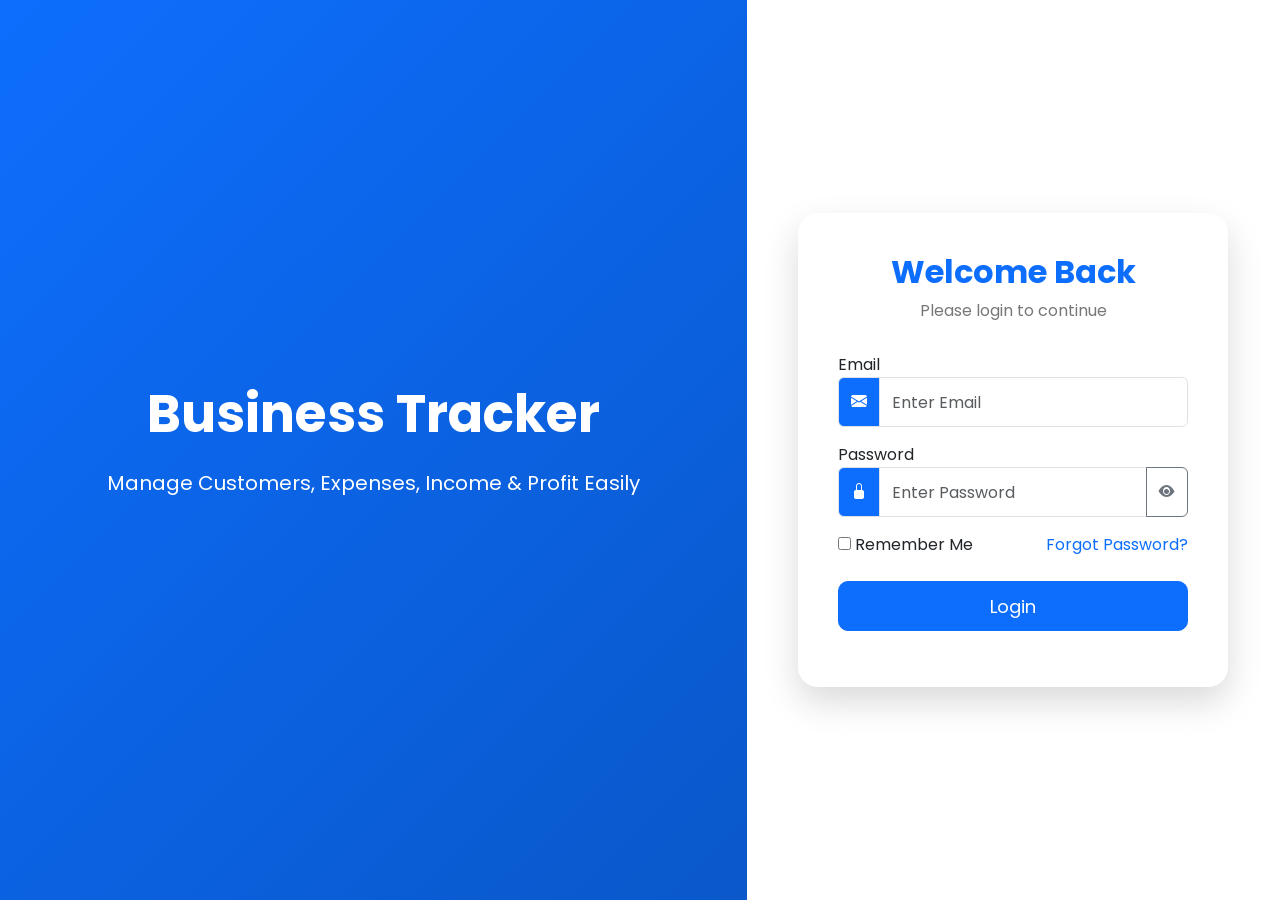
==== index.html @ b0433139 "Initial frontend commit" ====
<!DOCTYPE html>
<html lang="en">

<head>

    <meta charset="UTF-8">
    <meta name="viewport" content="width=device-width, initial-scale=1.0">

    <title>Business Tracker - Login</title>

    <!-- Google Font -->
    <link href="https://fonts.googleapis.com/css2?family=Poppins:wght@300;400;500;600;700&display=swap" rel="stylesheet">

    <!-- Bootstrap CSS -->
    <link href="https://cdn.jsdelivr.net/npm/bootstrap@5.3.7/dist/css/bootstrap.min.css" rel="stylesheet">

    <!-- Bootstrap Icons -->
    <link href="https://cdn.jsdelivr.net/npm/bootstrap-icons@1.13.1/font/bootstrap-icons.css" rel="stylesheet">

    <!-- Custom CSS -->
    <link rel="stylesheet" href="css/login.css">

</head>

<body>

    <div class="container-fluid">

        <div class="row vh-100">

            <!-- Left Side -->

            <div class="col-lg-7 left-side d-none d-lg-flex">

                <div class="overlay">

                    <h1>Business Tracker</h1>

                    <p>

                        Manage Customers, Expenses, Income & Profit Easily

                    </p>

                </div>

            </div>

            <!-- Right Side -->

            <div class="col-lg-5 col-md-12 right-side">

                <div class="login-card">

                    <div class="text-center">

                        <h2>Welcome Back</h2>

                        <p>Please login to continue</p>

                    </div>

                    <form id="loginForm">

                        <div class="mb-3">

                            <label>Email</label>

                            <div class="input-group">

                                <span class="input-group-text">

<i class="bi bi-envelope-fill"></i>

</span>

                                <input type="email" class="form-control" id="email" placeholder="Enter Email" required>

                            </div>

                        </div>

                        <div class="mb-3">

                            <label>Password</label>

                            <div class="input-group">

                                <span class="input-group-text">

<i class="bi bi-lock-fill"></i>

</span>

                                <input type="password" class="form-control" id="password" placeholder="Enter Password" required>

                                <button class="btn btn-outline-secondary" type="button" id="togglePassword">

<i class="bi bi-eye-fill"></i>

</button>

                            </div>

                        </div>

                        <div class="d-flex justify-content-between mb-4">

                            <div>

                                <input type="checkbox" id="remember">

                                <label for="remember">

Remember Me

</label>

                            </div>

                            <a href="#">

Forgot Password?

</a>

                        </div>

                        <button class="btn btn-primary w-100" type="submit">

Login

</button>

                    </form>

                    <div id="message" class="mt-3 text-center">

                    </div>

                </div>

            </div>

        </div>

    </div>
    <div class="toast-container">

        <div id="appToast" class="toast align-items-center text-bg-success border-0">

            <div class="d-flex">

                <div class="toast-body" id="toastMessage">

                    Success

                </div>

                <button type="button" class="btn-close btn-close-white me-2 m-auto" data-bs-dismiss="toast">
            </button>

            </div>

        </div>

    </div>
    <script src="js/config.js"></script>
    <script src="js/login.js"></script>
    <script src="js/common.js"></script>
    <script src="https://cdn.jsdelivr.net/npm/bootstrap@5.3.7/dist/js/bootstrap.bundle.min.js"></script>

</body>

</html>
---- css/login.css ----
/* Google Font */

* {
    margin: 0;
    padding: 0;
    box-sizing: border-box;
    font-family: 'Poppins', sans-serif;
}

body {
    background: #f4f7fc;
}


/* Left Side */

.left-side {
    background: linear-gradient(135deg, #0d6efd, #0a58ca);
    color: white;
    display: flex;
    justify-content: center;
    align-items: center;
    text-align: center;
    position: relative;
}

.overlay {
    width: 80%;
}

.overlay h1 {
    font-size: 52px;
    font-weight: 700;
    margin-bottom: 20px;
}

.overlay p {
    font-size: 20px;
    line-height: 35px;
}


/* Right Side */

.right-side {
    display: flex;
    justify-content: center;
    align-items: center;
    background: white;
}


/* Login Card */

.login-card {
    width: 430px;
    background: white;
    padding: 40px;
    border-radius: 20px;
    box-shadow: 0 15px 35px rgba(0, 0, 0, .15);
}

.login-card h2 {
    font-weight: 700;
    color: #0d6efd;
}

.login-card p {
    color: #777;
    margin-bottom: 30px;
}

.form-control {
    height: 50px;
}

.input-group-text {
    background: #0d6efd;
    color: white;
}

.btn-primary {
    height: 50px;
    font-size: 18px;
    border-radius: 10px;
}

.btn-primary:hover {
    background: #084298;
}

a {
    text-decoration: none;
}

#message {
    font-weight: 600;
}


/* Responsive */

@media(max-width:992px) {
    .left-side {
        display: none;
    }
    .login-card {
        width: 90%;
    }
}
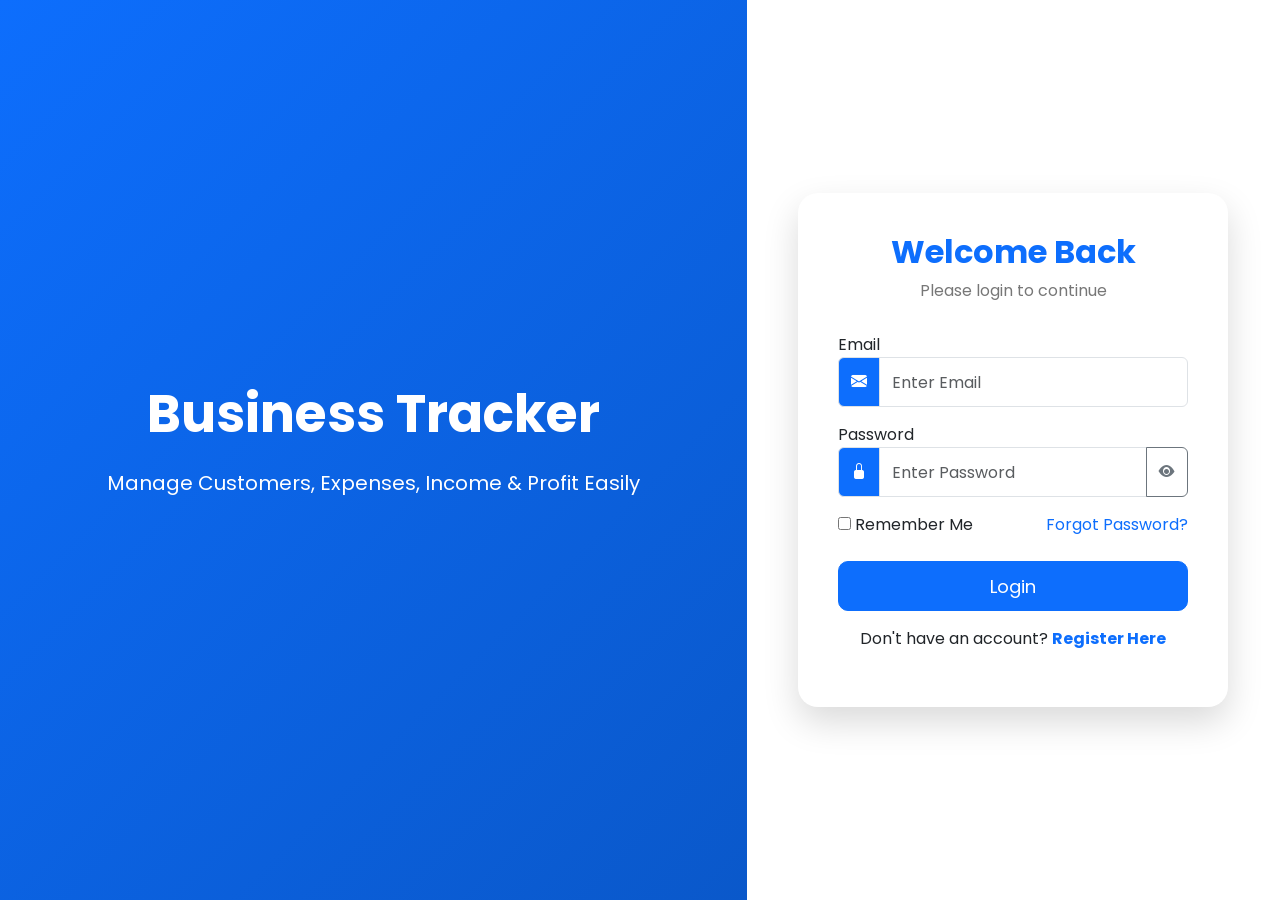
==== commit 2a4fe68b: "add register page" ====
--- a/index.html
+++ b/index.html
@@ -37,9 +37,7 @@
                     <h1>Business Tracker</h1>
 
                     <p>
-
                         Manage Customers, Expenses, Income & Profit Easily
-
                     </p>
 
                 </div>
@@ -62,6 +60,8 @@
 
                     <form id="loginForm">
 
+                        <!-- Email -->
+
                         <div class="mb-3">
 
                             <label>Email</label>
@@ -69,10 +69,8 @@
                             <div class="input-group">
 
                                 <span class="input-group-text">
-
-<i class="bi bi-envelope-fill"></i>
-
-</span>
+                                    <i class="bi bi-envelope-fill"></i>
+                                </span>
 
                                 <input type="email" class="form-control" id="email" placeholder="Enter Email" required>
 
@@ -80,6 +78,8 @@
 
                         </div>
 
+                        <!-- Password -->
+
                         <div class="mb-3">
 
                             <label>Password</label>
@@ -87,23 +87,23 @@
                             <div class="input-group">
 
                                 <span class="input-group-text">
-
-<i class="bi bi-lock-fill"></i>
-
-</span>
+                                    <i class="bi bi-lock-fill"></i>
+                                </span>
 
                                 <input type="password" class="form-control" id="password" placeholder="Enter Password" required>
 
                                 <button class="btn btn-outline-secondary" type="button" id="togglePassword">
 
-<i class="bi bi-eye-fill"></i>
-
-</button>
+                                    <i class="bi bi-eye-fill"></i>
+
+                                </button>
 
                             </div>
 
                         </div>
 
+                        <!-- Remember -->
+
                         <div class="d-flex justify-content-between mb-4">
 
                             <div>
@@ -112,31 +112,45 @@
 
                                 <label for="remember">
 
-Remember Me
-
-</label>
+                                    Remember Me
+
+                                </label>
 
                             </div>
 
-                            <a href="#">
-
-Forgot Password?
-
-</a>
-
-                        </div>
+                            <a href="#" data-bs-toggle="modal" data-bs-target="#forgotPasswordModal">
+
+                                Forgot Password?
+
+                            </a>
+
+                        </div>
+
+                        <!-- Login Button -->
 
                         <button class="btn btn-primary w-100" type="submit">
 
-Login
-
-</button>
+                            Login
+
+                        </button>
+
+                        <!-- Register Link -->
+
+                        <div class="text-center mt-3">
+
+                            <span>Don't have an account? </span>
+
+                            <a href="register.html" class="fw-bold text-primary text-decoration-none">
+
+                                Register Here
+
+                            </a>
+
+                        </div>
 
                     </form>
 
-                    <div id="message" class="mt-3 text-center">
-
-                    </div>
+                    <div id="message" class="mt-3 text-center"></div>
 
                 </div>
 
@@ -145,6 +159,9 @@
         </div>
 
     </div>
+
+    <!-- Toast -->
+
     <div class="toast-container">
 
         <div id="appToast" class="toast align-items-center text-bg-success border-0">
@@ -158,17 +175,98 @@
                 </div>
 
                 <button type="button" class="btn-close btn-close-white me-2 m-auto" data-bs-dismiss="toast">
-            </button>
+                </button>
 
             </div>
 
         </div>
 
     </div>
+    <!-- ===========================================
+         Forgot Password Modal
+    =========================================== -->
+
+    <div class="modal fade" id="forgotPasswordModal" tabindex="-1">
+
+        <div class="modal-dialog modal-dialog-centered">
+
+            <div class="modal-content">
+
+                <div class="modal-header">
+
+                    <h5 class="modal-title">
+
+                        Forgot Password
+
+                    </h5>
+
+                    <button type="button" class="btn-close" data-bs-dismiss="modal">
+
+                    </button>
+
+                </div>
+
+                <div class="modal-body">
+
+                    <div class="mb-3">
+
+                        <label>Email</label>
+
+                        <input type="email" id="forgotEmail" class="form-control" placeholder="Enter Registered Email">
+
+                    </div>
+
+                    <div class="mb-3">
+
+                        <label>New Password</label>
+
+                        <input type="password" id="newPassword" class="form-control" placeholder="Enter New Password">
+
+                    </div>
+
+                    <div class="mb-3">
+
+                        <label>Confirm Password</label>
+
+                        <input type="password" id="confirmPassword" class="form-control" placeholder="Confirm Password">
+
+                    </div>
+
+                </div>
+
+                <div class="modal-footer">
+
+                    <button type="button" class="btn btn-secondary" data-bs-dismiss="modal">
+
+                        Cancel
+
+                    </button>
+
+                    <button type="button" class="btn btn-primary" id="updatePasswordBtn">
+
+                        Update Password
+
+                    </button>
+
+                </div>
+
+            </div>
+
+        </div>
+
+    </div>
+
+    <!-- ==========================
+         JavaScript Files
+    =========================== -->
+
     <script src="js/config.js"></script>
+
+    <script src="https://cdn.jsdelivr.net/npm/bootstrap@5.3.7/dist/js/bootstrap.bundle.min.js"></script>
+
+    <script src="js/common.js"></script>
+
     <script src="js/login.js"></script>
-    <script src="js/common.js"></script>
-    <script src="https://cdn.jsdelivr.net/npm/bootstrap@5.3.7/dist/js/bootstrap.bundle.min.js"></script>
 
 </body>
 
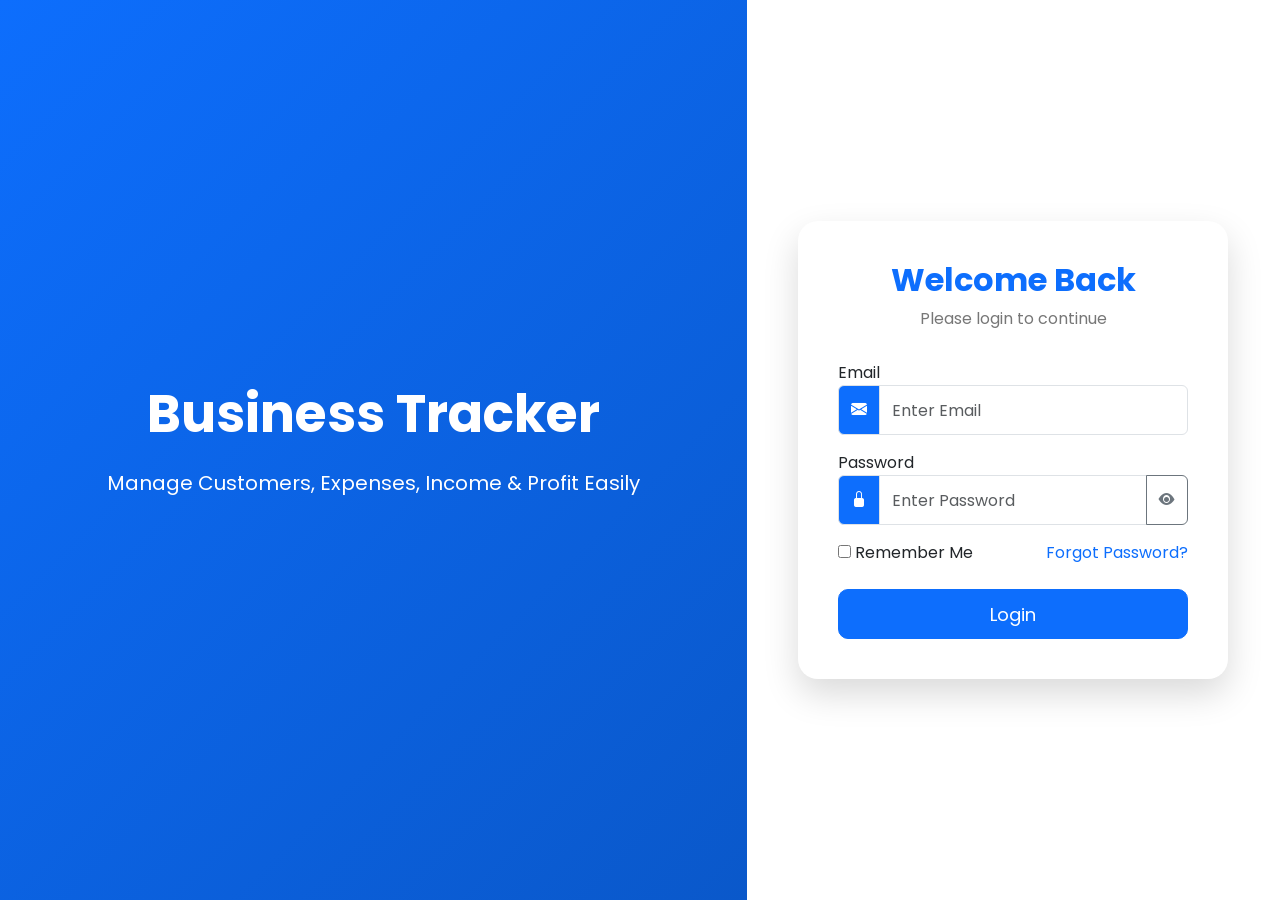
==== commit aab2513d: "delete file and updte" ====
--- a/index.html
+++ b/index.html
@@ -128,145 +128,127 @@
 
                         <!-- Login Button -->
 
-                        <button class="btn btn-primary w-100" type="submit">
-
-                            Login
-
-                        </button>
-
-                        <!-- Register Link -->
-
-                        <div class="text-center mt-3">
-
-                            <span>Don't have an account? </span>
-
-                            <a href="register.html" class="fw-bold text-primary text-decoration-none">
-
-                                Register Here
-
-                            </a>
-
-                        </div>
-
-                    </form>
-
-                    <div id="message" class="mt-3 text-center"></div>
-
-                </div>
-
-            </div>
-
-        </div>
-
-    </div>
-
-    <!-- Toast -->
-
-    <div class="toast-container">
-
-        <div id="appToast" class="toast align-items-center text-bg-success border-0">
-
-            <div class="d-flex">
-
-                <div class="toast-body" id="toastMessage">
-
-                    Success
-
-                </div>
-
-                <button type="button" class="btn-close btn-close-white me-2 m-auto" data-bs-dismiss="toast">
+                        <button class="btn btn-primary w-100" type="submit" id="loginBtn">
+
+    <span id="loginText">Login</span>
+
+    <span
+        id="loginSpinner"
+        class="spinner-border spinner-border-sm ms-2 d-none"
+        role="status">
+    </span>
+
+</button>
+
+
+
+                        <!-- Toast -->
+
+                        <div class="toast-container">
+
+                            <div id="appToast" class="toast align-items-center text-bg-success border-0">
+
+                                <div class="d-flex">
+
+                                    <div class="toast-body" id="toastMessage">
+
+                                        Success
+
+                                    </div>
+
+                                    <button type="button" class="btn-close btn-close-white me-2 m-auto" data-bs-dismiss="toast">
                 </button>
 
-            </div>
-
-        </div>
-
-    </div>
-    <!-- ===========================================
+                                </div>
+
+                            </div>
+
+                        </div>
+                        <!-- ===========================================
          Forgot Password Modal
     =========================================== -->
 
-    <div class="modal fade" id="forgotPasswordModal" tabindex="-1">
-
-        <div class="modal-dialog modal-dialog-centered">
-
-            <div class="modal-content">
-
-                <div class="modal-header">
-
-                    <h5 class="modal-title">
-
-                        Forgot Password
-
-                    </h5>
-
-                    <button type="button" class="btn-close" data-bs-dismiss="modal">
+                        <div class="modal fade" id="forgotPasswordModal" tabindex="-1">
+
+                            <div class="modal-dialog modal-dialog-centered">
+
+                                <div class="modal-content">
+
+                                    <div class="modal-header">
+
+                                        <h5 class="modal-title">
+
+                                            Forgot Password
+
+                                        </h5>
+
+                                        <button type="button" class="btn-close" data-bs-dismiss="modal">
 
                     </button>
 
-                </div>
-
-                <div class="modal-body">
-
-                    <div class="mb-3">
-
-                        <label>Email</label>
-
-                        <input type="email" id="forgotEmail" class="form-control" placeholder="Enter Registered Email">
-
-                    </div>
-
-                    <div class="mb-3">
-
-                        <label>New Password</label>
-
-                        <input type="password" id="newPassword" class="form-control" placeholder="Enter New Password">
-
-                    </div>
-
-                    <div class="mb-3">
-
-                        <label>Confirm Password</label>
-
-                        <input type="password" id="confirmPassword" class="form-control" placeholder="Confirm Password">
-
-                    </div>
-
-                </div>
-
-                <div class="modal-footer">
-
-                    <button type="button" class="btn btn-secondary" data-bs-dismiss="modal">
+                                    </div>
+
+                                    <div class="modal-body">
+
+                                        <div class="mb-3">
+
+                                            <label>Email</label>
+
+                                            <input type="email" id="forgotEmail" class="form-control" placeholder="Enter Registered Email">
+
+                                        </div>
+
+                                        <div class="mb-3">
+
+                                            <label>New Password</label>
+
+                                            <input type="password" id="newPassword" class="form-control" placeholder="Enter New Password">
+
+                                        </div>
+
+                                        <div class="mb-3">
+
+                                            <label>Confirm Password</label>
+
+                                            <input type="password" id="confirmPassword" class="form-control" placeholder="Confirm Password">
+
+                                        </div>
+
+                                    </div>
+
+                                    <div class="modal-footer">
+
+                                        <button type="button" class="btn btn-secondary" data-bs-dismiss="modal">
 
                         Cancel
 
                     </button>
 
-                    <button type="button" class="btn btn-primary" id="updatePasswordBtn">
+                                        <button type="button" class="btn btn-primary" id="updatePasswordBtn">
 
                         Update Password
 
                     </button>
 
-                </div>
-
-            </div>
-
-        </div>
-
-    </div>
-
-    <!-- ==========================
+                                    </div>
+
+                                </div>
+
+                            </div>
+
+                        </div>
+
+                        <!-- ==========================
          JavaScript Files
     =========================== -->
 
-    <script src="js/config.js"></script>
-
-    <script src="https://cdn.jsdelivr.net/npm/bootstrap@5.3.7/dist/js/bootstrap.bundle.min.js"></script>
-
-    <script src="js/common.js"></script>
-
-    <script src="js/login.js"></script>
+                        <script src="js/config.js"></script>
+
+                        <script src="https://cdn.jsdelivr.net/npm/bootstrap@5.3.7/dist/js/bootstrap.bundle.min.js"></script>
+
+                        <script src="js/common.js"></script>
+
+                        <script src="js/login.js"></script>
 
 </body>
 
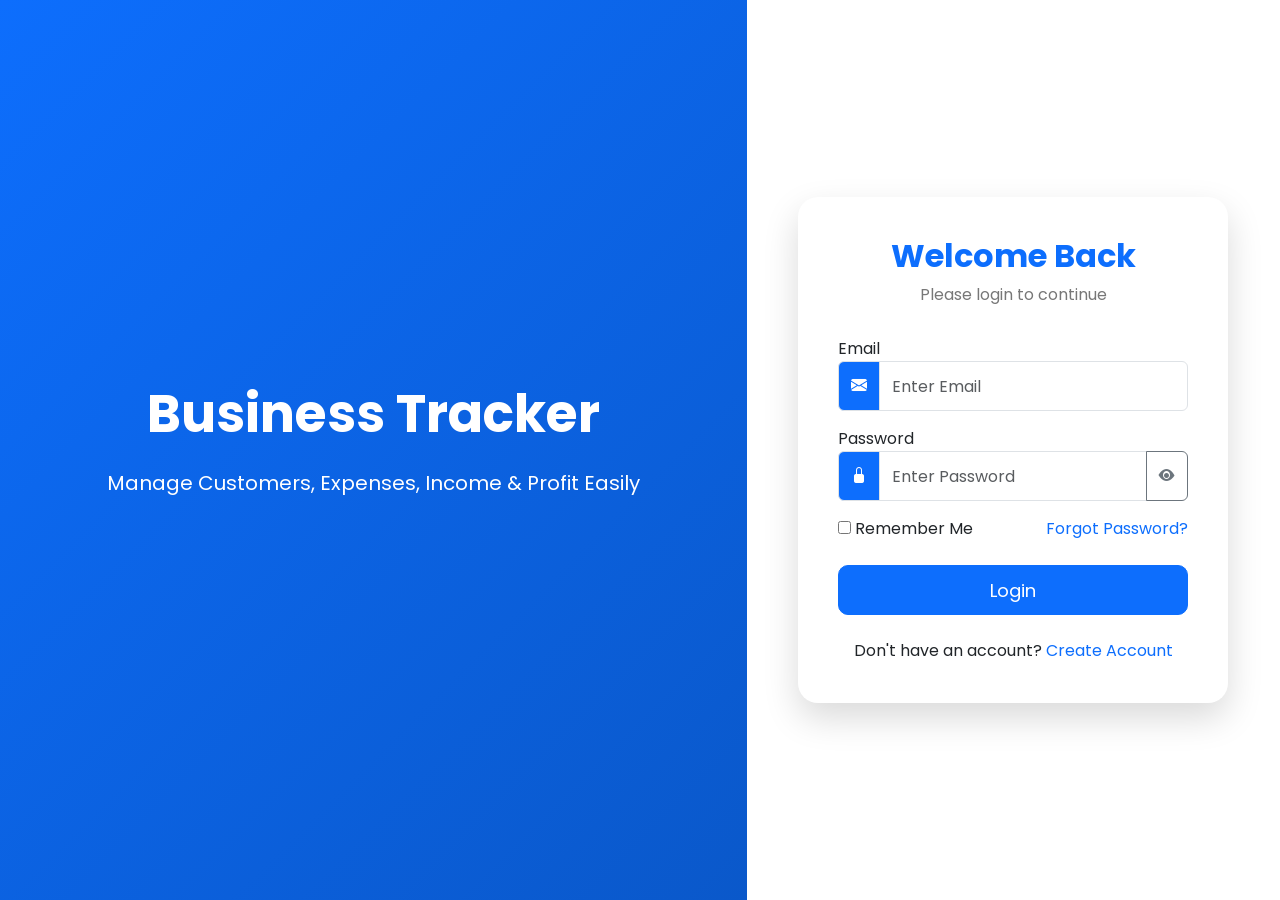
==== commit 136a6cdb: "update the register page" ====
--- a/index.html
+++ b/index.html
@@ -11,13 +11,13 @@
     <!-- Google Font -->
     <link href="https://fonts.googleapis.com/css2?family=Poppins:wght@300;400;500;600;700&display=swap" rel="stylesheet">
 
-    <!-- Bootstrap CSS -->
+    <!-- Bootstrap -->
     <link href="https://cdn.jsdelivr.net/npm/bootstrap@5.3.7/dist/css/bootstrap.min.css" rel="stylesheet">
 
     <!-- Bootstrap Icons -->
     <link href="https://cdn.jsdelivr.net/npm/bootstrap-icons@1.13.1/font/bootstrap-icons.css" rel="stylesheet">
 
-    <!-- Custom CSS -->
+    <!-- Login CSS -->
     <link rel="stylesheet" href="css/login.css">
 
 </head>
@@ -37,7 +37,9 @@
                     <h1>Business Tracker</h1>
 
                     <p>
+
                         Manage Customers, Expenses, Income & Profit Easily
+
                     </p>
 
                 </div>
@@ -46,11 +48,11 @@
 
             <!-- Right Side -->
 
-            <div class="col-lg-5 col-md-12 right-side">
+            <div class="col-lg-5 right-side">
 
                 <div class="login-card">
 
-                    <div class="text-center">
+                    <div class="text-center mb-4">
 
                         <h2>Welcome Back</h2>
 
@@ -69,10 +71,12 @@
                             <div class="input-group">
 
                                 <span class="input-group-text">
-                                    <i class="bi bi-envelope-fill"></i>
-                                </span>
-
-                                <input type="email" class="form-control" id="email" placeholder="Enter Email" required>
+
+                            <i class="bi bi-envelope-fill"></i>
+
+                        </span>
+
+                                <input type="email" id="email" class="form-control" placeholder="Enter Email" required>
 
                             </div>
 
@@ -87,16 +91,18 @@
                             <div class="input-group">
 
                                 <span class="input-group-text">
-                                    <i class="bi bi-lock-fill"></i>
-                                </span>
-
-                                <input type="password" class="form-control" id="password" placeholder="Enter Password" required>
-
-                                <button class="btn btn-outline-secondary" type="button" id="togglePassword">
-
-                                    <i class="bi bi-eye-fill"></i>
-
-                                </button>
+
+                            <i class="bi bi-lock-fill"></i>
+
+                        </span>
+
+                                <input type="password" id="password" class="form-control" placeholder="Enter Password" required>
+
+                                <button type="button" class="btn btn-outline-secondary" id="togglePassword">
+
+                            <i class="bi bi-eye-fill"></i>
+
+                        </button>
 
                             </div>
 
@@ -112,143 +118,213 @@
 
                                 <label for="remember">
 
-                                    Remember Me
-
-                                </label>
+                            Remember Me
+
+                        </label>
 
                             </div>
 
                             <a href="#" data-bs-toggle="modal" data-bs-target="#forgotPasswordModal">
 
-                                Forgot Password?
-
-                            </a>
+                        Forgot Password?
+
+                    </a>
 
                         </div>
 
-                        <!-- Login Button -->
-
-                        <button class="btn btn-primary w-100" type="submit" id="loginBtn">
-
-    <span id="loginText">Login</span>
-
-    <span
-        id="loginSpinner"
-        class="spinner-border spinner-border-sm ms-2 d-none"
-        role="status">
-    </span>
-
-</button>
-
-
-
-                        <!-- Toast -->
-
-                        <div class="toast-container">
-
-                            <div id="appToast" class="toast align-items-center text-bg-success border-0">
-
-                                <div class="d-flex">
-
-                                    <div class="toast-body" id="toastMessage">
-
-                                        Success
-
-                                    </div>
-
-                                    <button type="button" class="btn-close btn-close-white me-2 m-auto" data-bs-dismiss="toast">
-                </button>
-
-                                </div>
-
-                            </div>
+                        <!-- Login -->
+
+                        <button class="btn btn-primary w-100" id="loginBtn" type="submit">
+
+                    <span id="loginText">
+
+                        Login
+
+                    </span>
+
+                    <span
+                            id="loginSpinner"
+                            class="spinner-border spinner-border-sm ms-2 d-none">
+
+                    </span>
+
+                </button>
+
+                        <div class="text-center mt-4">
+
+                            Don't have an account?
+
+                            <a href="register.html">
+
+                        Create Account
+
+                    </a>
 
                         </div>
-                        <!-- ===========================================
-         Forgot Password Modal
-    =========================================== -->
-
-                        <div class="modal fade" id="forgotPasswordModal" tabindex="-1">
-
-                            <div class="modal-dialog modal-dialog-centered">
-
-                                <div class="modal-content">
-
-                                    <div class="modal-header">
-
-                                        <h5 class="modal-title">
-
-                                            Forgot Password
-
-                                        </h5>
-
-                                        <button type="button" class="btn-close" data-bs-dismiss="modal">
-
-                    </button>
-
-                                    </div>
-
-                                    <div class="modal-body">
-
-                                        <div class="mb-3">
-
-                                            <label>Email</label>
-
-                                            <input type="email" id="forgotEmail" class="form-control" placeholder="Enter Registered Email">
-
-                                        </div>
-
-                                        <div class="mb-3">
-
-                                            <label>New Password</label>
-
-                                            <input type="password" id="newPassword" class="form-control" placeholder="Enter New Password">
-
-                                        </div>
-
-                                        <div class="mb-3">
-
-                                            <label>Confirm Password</label>
-
-                                            <input type="password" id="confirmPassword" class="form-control" placeholder="Confirm Password">
-
-                                        </div>
-
-                                    </div>
-
-                                    <div class="modal-footer">
-
-                                        <button type="button" class="btn btn-secondary" data-bs-dismiss="modal">
-
-                        Cancel
-
-                    </button>
-
-                                        <button type="button" class="btn btn-primary" id="updatePasswordBtn">
-
-                        Update Password
-
-                    </button>
-
-                                    </div>
-
-                                </div>
-
-                            </div>
-
-                        </div>
-
-                        <!-- ==========================
-         JavaScript Files
-    =========================== -->
-
-                        <script src="js/config.js"></script>
-
-                        <script src="https://cdn.jsdelivr.net/npm/bootstrap@5.3.7/dist/js/bootstrap.bundle.min.js"></script>
-
-                        <script src="js/common.js"></script>
-
-                        <script src="js/login.js"></script>
+
+                    </form>
+
+                </div>
+
+            </div>
+
+        </div>
+
+    </div>
+
+    <!-- ==========================================
+     Forgot Password Modal
+========================================== -->
+
+    <div class="modal fade" id="forgotPasswordModal" tabindex="-1">
+
+        <div class="modal-dialog modal-dialog-centered">
+
+            <div class="modal-content">
+
+                <div class="modal-header">
+
+                    <h5 class="modal-title">
+
+                        Reset Password
+
+                    </h5>
+
+                    <button type="button" class="btn-close" data-bs-dismiss="modal">
+                </button>
+
+                </div>
+
+                <div class="modal-body">
+
+                    <!-- Email -->
+
+                    <div class="mb-3">
+
+                        <label>Email</label>
+
+                        <input type="email" id="forgotEmail" class="form-control" placeholder="Enter Registered Email">
+
+                    </div>
+
+                    <!-- Load Question -->
+
+                    <button type="button" class="btn btn-primary w-100 mb-3" id="loadQuestionBtn">
+
+                    Get Security Question
+
+                </button>
+
+                    <!-- Question -->
+
+                    <div class="mb-3">
+
+                        <label>Security Question</label>
+
+                        <input type="text" id="securityQuestion" class="form-control" readonly>
+
+                    </div>
+
+                    <!-- Answer -->
+
+                    <div class="mb-3">
+
+                        <label>Security Answer</label>
+
+                        <input type="text" id="securityAnswer" class="form-control" placeholder="Enter Your Answer">
+
+                    </div>
+
+                    <!-- Verify -->
+
+                    <button type="button" class="btn btn-success w-100 mb-3" id="verifyAnswerBtn">
+
+                    Verify Answer
+
+                </button>
+
+                    <hr>
+
+                    <!-- New Password -->
+
+                    <div class="mb-3">
+
+                        <label>New Password</label>
+
+                        <input type="password" id="newPassword" class="form-control" placeholder="Enter New Password" disabled>
+
+                    </div>
+
+                    <!-- Confirm Password -->
+
+                    <div class="mb-3">
+
+                        <label>Confirm Password</label>
+
+                        <input type="password" id="confirmPassword" class="form-control" placeholder="Confirm Password" disabled>
+
+                    </div>
+
+                </div>
+
+                <div class="modal-footer">
+
+                    <button type="button" class="btn btn-secondary" data-bs-dismiss="modal">
+
+                    Cancel
+
+                </button>
+
+                    <button type="button" class="btn btn-primary" id="updatePasswordBtn" disabled>
+
+                    Update Password
+
+                </button>
+
+                </div>
+
+            </div>
+
+        </div>
+
+    </div>
+
+    <!-- ==========================================
+     Toast Message
+========================================== -->
+
+    <div class="toast-container position-fixed bottom-0 end-0 p-3">
+
+        <div id="appToast" class="toast align-items-center text-bg-success border-0" role="alert">
+
+            <div class="d-flex">
+
+                <div class="toast-body" id="toastMessage">
+
+                    Success
+
+                </div>
+
+                <button type="button" class="btn-close btn-close-white me-2 m-auto" data-bs-dismiss="toast">
+            </button>
+
+            </div>
+
+        </div>
+
+    </div>
+
+    <!-- ==========================================
+     JavaScript Files
+========================================== -->
+
+    <script src="js/config.js"></script>
+
+    <script src="js/common.js"></script>
+
+    <script src="js/login.js"></script>
+
+    <script src="https://cdn.jsdelivr.net/npm/bootstrap@5.3.7/dist/js/bootstrap.bundle.min.js"></script>
 
 </body>
 
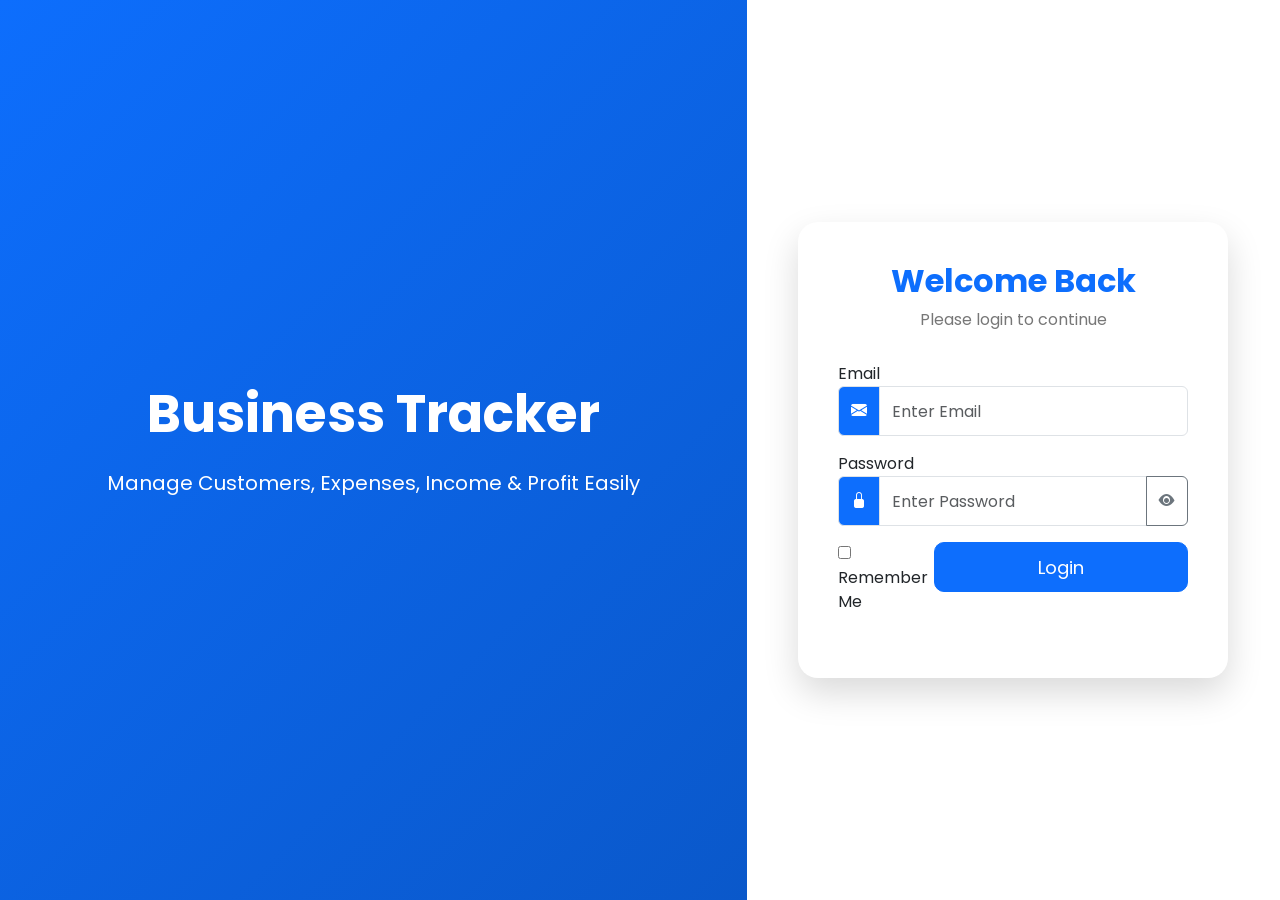
==== commit b1960e18: "Fixed login and updated Business Tracker" ====
--- a/index.html
+++ b/index.html
@@ -124,17 +124,8 @@
 
                             </div>
 
-                            <a href="#" data-bs-toggle="modal" data-bs-target="#forgotPasswordModal">
 
-                        Forgot Password?
-
-                    </a>
-
-                        </div>
-
-                        <!-- Login -->
-
-                        <button class="btn btn-primary w-100" id="loginBtn" type="submit">
+                            <button class="btn btn-primary w-100" id="loginBtn" type="submit">
 
                     <span id="loginText">
 
@@ -150,19 +141,9 @@
 
                 </button>
 
-                        <div class="text-center mt-4">
+                    </form>
 
-                            Don't have an account?
-
-                            <a href="register.html">
-
-                        Create Account
-
-                    </a>
-
-                        </div>
-
-                    </form>
+                    </div>
 
                 </div>
 
@@ -170,116 +151,25 @@
 
         </div>
 
-    </div>
 
-    <!-- ==========================================
-     Forgot Password Modal
+        <!-- ==========================================
+     Toast Message
 ========================================== -->
 
-    <div class="modal fade" id="forgotPasswordModal" tabindex="-1">
+        <div class="toast-container position-fixed bottom-0 end-0 p-3">
 
-        <div class="modal-dialog modal-dialog-centered">
+            <div id="appToast" class="toast align-items-center text-bg-success border-0" role="alert">
 
-            <div class="modal-content">
+                <div class="d-flex">
 
-                <div class="modal-header">
+                    <div class="toast-body" id="toastMessage">
 
-                    <h5 class="modal-title">
-
-                        Reset Password
-
-                    </h5>
-
-                    <button type="button" class="btn-close" data-bs-dismiss="modal">
-                </button>
-
-                </div>
-
-                <div class="modal-body">
-
-                    <!-- Email -->
-
-                    <div class="mb-3">
-
-                        <label>Email</label>
-
-                        <input type="email" id="forgotEmail" class="form-control" placeholder="Enter Registered Email">
+                        Success
 
                     </div>
 
-                    <!-- Load Question -->
-
-                    <button type="button" class="btn btn-primary w-100 mb-3" id="loadQuestionBtn">
-
-                    Get Security Question
-
-                </button>
-
-                    <!-- Question -->
-
-                    <div class="mb-3">
-
-                        <label>Security Question</label>
-
-                        <input type="text" id="securityQuestion" class="form-control" readonly>
-
-                    </div>
-
-                    <!-- Answer -->
-
-                    <div class="mb-3">
-
-                        <label>Security Answer</label>
-
-                        <input type="text" id="securityAnswer" class="form-control" placeholder="Enter Your Answer">
-
-                    </div>
-
-                    <!-- Verify -->
-
-                    <button type="button" class="btn btn-success w-100 mb-3" id="verifyAnswerBtn">
-
-                    Verify Answer
-
-                </button>
-
-                    <hr>
-
-                    <!-- New Password -->
-
-                    <div class="mb-3">
-
-                        <label>New Password</label>
-
-                        <input type="password" id="newPassword" class="form-control" placeholder="Enter New Password" disabled>
-
-                    </div>
-
-                    <!-- Confirm Password -->
-
-                    <div class="mb-3">
-
-                        <label>Confirm Password</label>
-
-                        <input type="password" id="confirmPassword" class="form-control" placeholder="Confirm Password" disabled>
-
-                    </div>
-
-                </div>
-
-                <div class="modal-footer">
-
-                    <button type="button" class="btn btn-secondary" data-bs-dismiss="modal">
-
-                    Cancel
-
-                </button>
-
-                    <button type="button" class="btn btn-primary" id="updatePasswordBtn" disabled>
-
-                    Update Password
-
-                </button>
+                    <button type="button" class="btn-close btn-close-white me-2 m-auto" data-bs-dismiss="toast">
+            </button>
 
                 </div>
 
@@ -287,44 +177,17 @@
 
         </div>
 
-    </div>
-
-    <!-- ==========================================
-     Toast Message
-========================================== -->
-
-    <div class="toast-container position-fixed bottom-0 end-0 p-3">
-
-        <div id="appToast" class="toast align-items-center text-bg-success border-0" role="alert">
-
-            <div class="d-flex">
-
-                <div class="toast-body" id="toastMessage">
-
-                    Success
-
-                </div>
-
-                <button type="button" class="btn-close btn-close-white me-2 m-auto" data-bs-dismiss="toast">
-            </button>
-
-            </div>
-
-        </div>
-
-    </div>
-
-    <!-- ==========================================
+        <!-- ==========================================
      JavaScript Files
 ========================================== -->
 
-    <script src="js/config.js"></script>
+        <script src="js/config.js"></script>
 
-    <script src="js/common.js"></script>
+        <script src="js/common.js"></script>
 
-    <script src="js/login.js"></script>
+        <script src="js/login.js"></script>
 
-    <script src="https://cdn.jsdelivr.net/npm/bootstrap@5.3.7/dist/js/bootstrap.bundle.min.js"></script>
+        <script src="https://cdn.jsdelivr.net/npm/bootstrap@5.3.7/dist/js/bootstrap.bundle.min.js"></script>
 
 </body>
 
